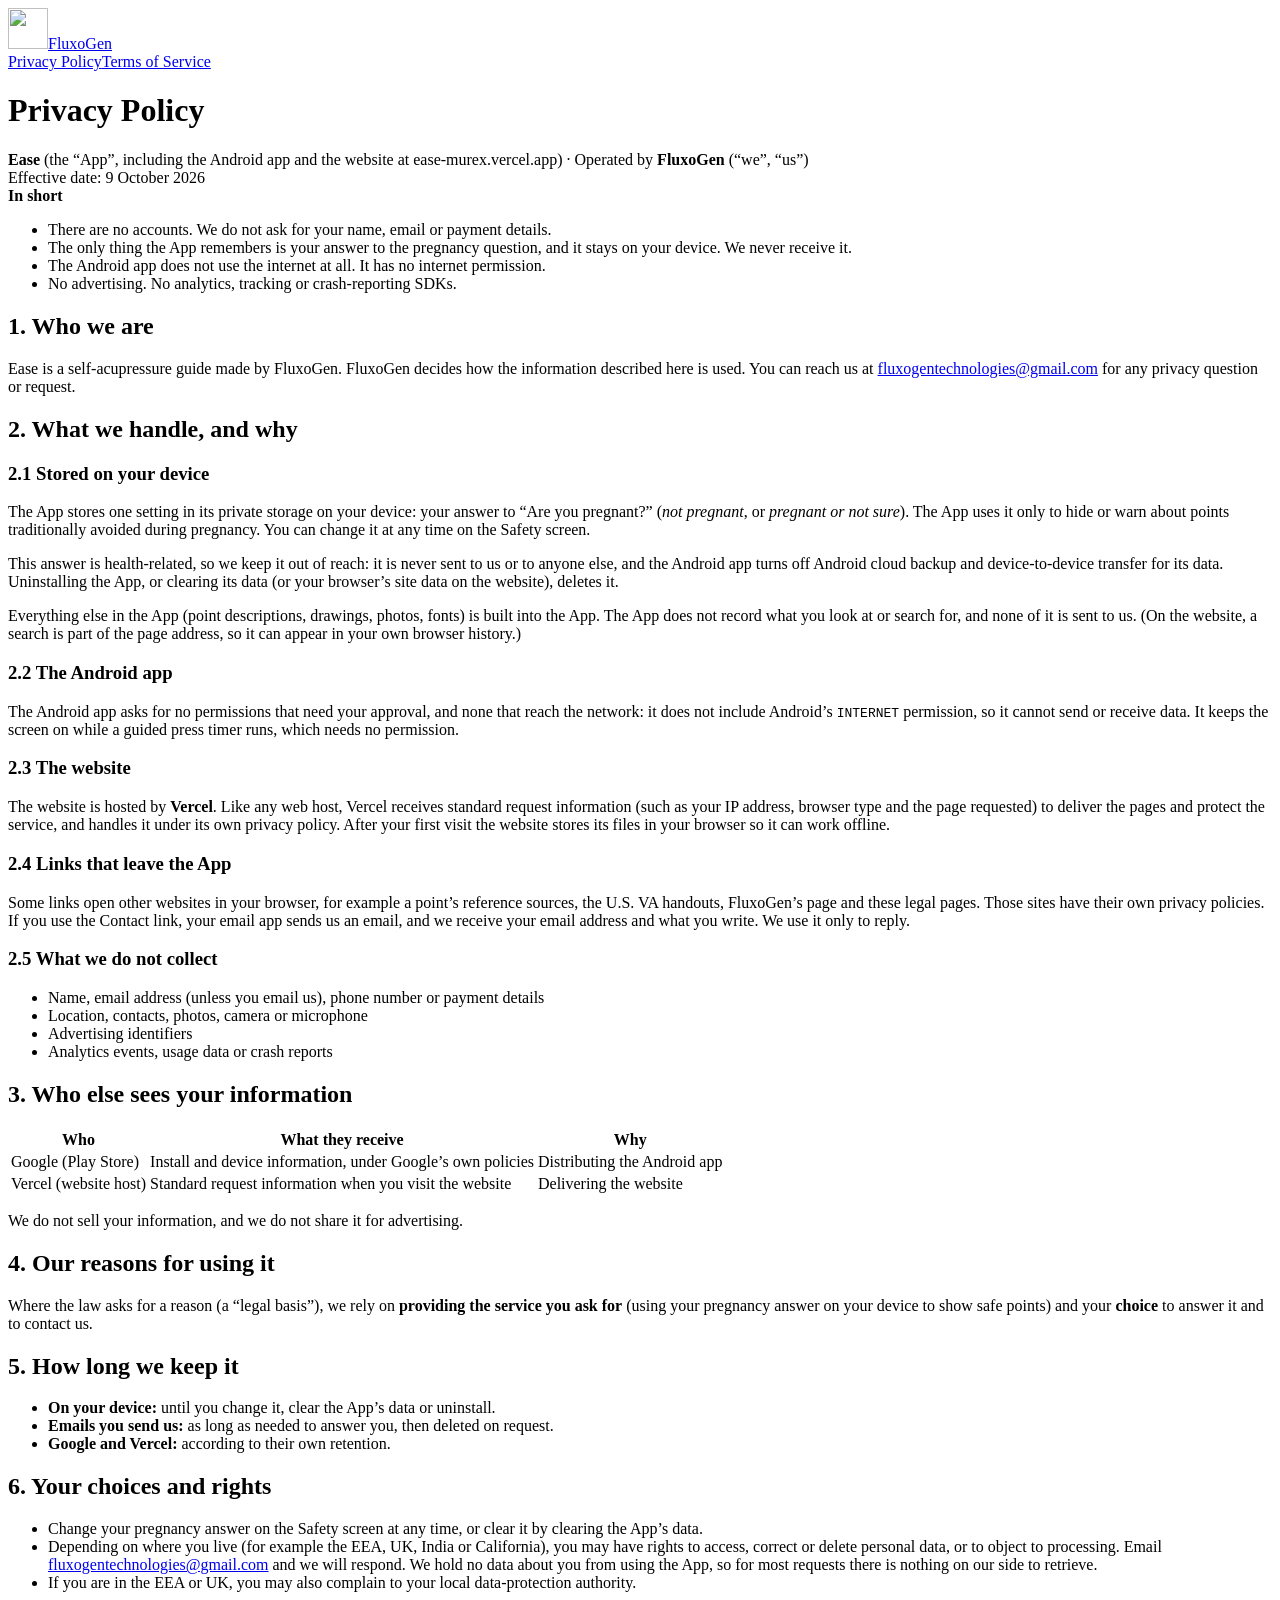
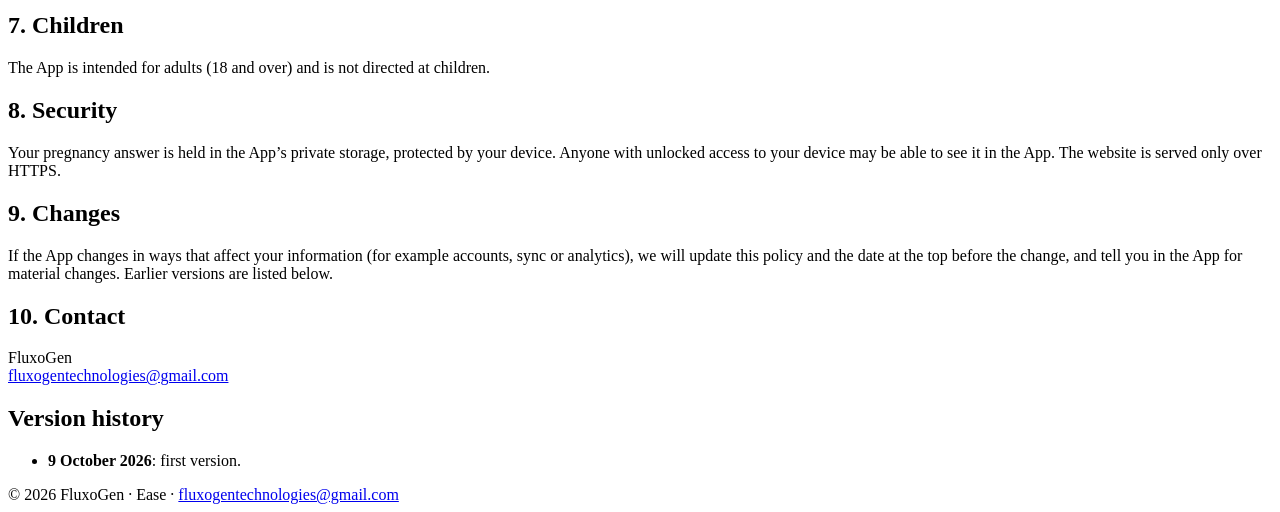
==== ease/privacy/index.html @ 3e405c1d "Add Ease privacy policy and terms of service Same structure as velvet-arcana: ease/privacy/ and ease" ====
<!doctype html>
<html lang="en"><head><meta charset="utf-8">
<meta name="viewport" content="width=device-width,initial-scale=1">
<title>Privacy Policy — Ease</title>
<meta name="description" content="How Ease, by FluxoGen, handles your information.">
<link rel="icon" type="image/png" href="/legal/assets/favicon.png">
<link rel="stylesheet" href="/legal/assets/legal.css">
</head>
<body><main>
<header class="brand">
<a class="logo" href="/legal/"><img src="/legal/assets/fluxogen-mark.png" width="40" height="41" alt=""><span>FluxoGen</span></a>
<nav aria-label="Legal documents"><a href="/legal/ease/privacy/" aria-current="page">Privacy Policy</a><a href="/legal/ease/terms/">Terms of Service</a></nav>
</header>

<h1>Privacy Policy</h1>
<div class="meta"><strong>Ease</strong> (the “App”, including the Android app and the website at ease-murex.vercel.app) · Operated by <strong>FluxoGen</strong> (“we”, “us”)<br>
Effective date: 9 October 2026</div>

<div class="box"><strong>In short</strong>
<ul>
<li>There are no accounts. We do not ask for your name, email or payment details.</li>
<li>The only thing the App remembers is your answer to the pregnancy question, and it stays on your device. We never receive it.</li>
<li>The Android app does not use the internet at all. It has no internet permission.</li>
<li>No advertising. No analytics, tracking or crash-reporting SDKs.</li>
</ul></div>

<h2>1. Who we are</h2>
<p>Ease is a self-acupressure guide made by FluxoGen. FluxoGen decides how the information described here is used. You can reach us at <a href="mailto:fluxogentechnologies@gmail.com">fluxogentechnologies@gmail.com</a> for any privacy question or request.</p>

<h2>2. What we handle, and why</h2>

<h3>2.1 Stored on your device</h3>
<p>The App stores one setting in its private storage on your device: your answer to “Are you pregnant?” (<em>not pregnant</em>, or <em>pregnant or not sure</em>). The App uses it only to hide or warn about points traditionally avoided during pregnancy. You can change it at any time on the Safety screen.</p>
<p>This answer is health-related, so we keep it out of reach: it is never sent to us or to anyone else, and the Android app turns off Android cloud backup and device-to-device transfer for its data. Uninstalling the App, or clearing its data (or your browser’s site data on the website), deletes it.</p>
<p>Everything else in the App (point descriptions, drawings, photos, fonts) is built into the App. The App does not record what you look at or search for, and none of it is sent to us. (On the website, a search is part of the page address, so it can appear in your own browser history.)</p>

<h3>2.2 The Android app</h3>
<p>The Android app asks for no permissions that need your approval, and none that reach the network: it does not include Android’s <code>INTERNET</code> permission, so it cannot send or receive data. It keeps the screen on while a guided press timer runs, which needs no permission.</p>

<h3>2.3 The website</h3>
<p>The website is hosted by <strong>Vercel</strong>. Like any web host, Vercel receives standard request information (such as your IP address, browser type and the page requested) to deliver the pages and protect the service, and handles it under its own privacy policy. After your first visit the website stores its files in your browser so it can work offline.</p>

<h3>2.4 Links that leave the App</h3>
<p>Some links open other websites in your browser, for example a point’s reference sources, the U.S. VA handouts, FluxoGen’s page and these legal pages. Those sites have their own privacy policies. If you use the Contact link, your email app sends us an email, and we receive your email address and what you write. We use it only to reply.</p>

<h3>2.5 What we do not collect</h3>
<ul>
<li>Name, email address (unless you email us), phone number or payment details</li>
<li>Location, contacts, photos, camera or microphone</li>
<li>Advertising identifiers</li>
<li>Analytics events, usage data or crash reports</li>
</ul>

<h2>3. Who else sees your information</h2>
<div class="table-wrap"><table>
<tr><th>Who</th><th>What they receive</th><th>Why</th></tr>
<tr><td>Google (Play Store)</td><td>Install and device information, under Google’s own policies</td><td>Distributing the Android app</td></tr>
<tr><td>Vercel (website host)</td><td>Standard request information when you visit the website</td><td>Delivering the website</td></tr>
</table></div>
<p>We do not sell your information, and we do not share it for advertising.</p>

<h2>4. Our reasons for using it</h2>
<p>Where the law asks for a reason (a “legal basis”), we rely on <strong>providing the service you ask for</strong> (using your pregnancy answer on your device to show safe points) and your <strong>choice</strong> to answer it and to contact us.</p>

<h2>5. How long we keep it</h2>
<ul>
<li><strong>On your device:</strong> until you change it, clear the App’s data or uninstall.</li>
<li><strong>Emails you send us:</strong> as long as needed to answer you, then deleted on request.</li>
<li><strong>Google and Vercel:</strong> according to their own retention.</li>
</ul>

<h2>6. Your choices and rights</h2>
<ul>
<li>Change your pregnancy answer on the Safety screen at any time, or clear it by clearing the App’s data.</li>
<li>Depending on where you live (for example the EEA, UK, India or California), you may have rights to access, correct or delete personal data, or to object to processing. Email <a href="mailto:fluxogentechnologies@gmail.com">fluxogentechnologies@gmail.com</a> and we will respond. We hold no data about you from using the App, so for most requests there is nothing on our side to retrieve.</li>
<li>If you are in the EEA or UK, you may also complain to your local data-protection authority.</li>
</ul>

<h2>7. Children</h2>
<p>The App is intended for adults (18 and over) and is not directed at children.</p>

<h2>8. Security</h2>
<p>Your pregnancy answer is held in the App’s private storage, protected by your device. Anyone with unlocked access to your device may be able to see it in the App. The website is served only over HTTPS.</p>

<h2>9. Changes</h2>
<p>If the App changes in ways that affect your information (for example accounts, sync or analytics), we will update this policy and the date at the top before the change, and tell you in the App for material changes. Earlier versions are listed below.</p>

<h2>10. Contact</h2>
<p>FluxoGen<br><a href="mailto:fluxogentechnologies@gmail.com">fluxogentechnologies@gmail.com</a></p>

<h2>Version history</h2>
<ul>
<li><strong>9 October 2026</strong>: first version.</li>
</ul>

<footer>© 2026 FluxoGen · Ease · <a href="mailto:fluxogentechnologies@gmail.com">fluxogentechnologies@gmail.com</a></footer>
</main></body></html>
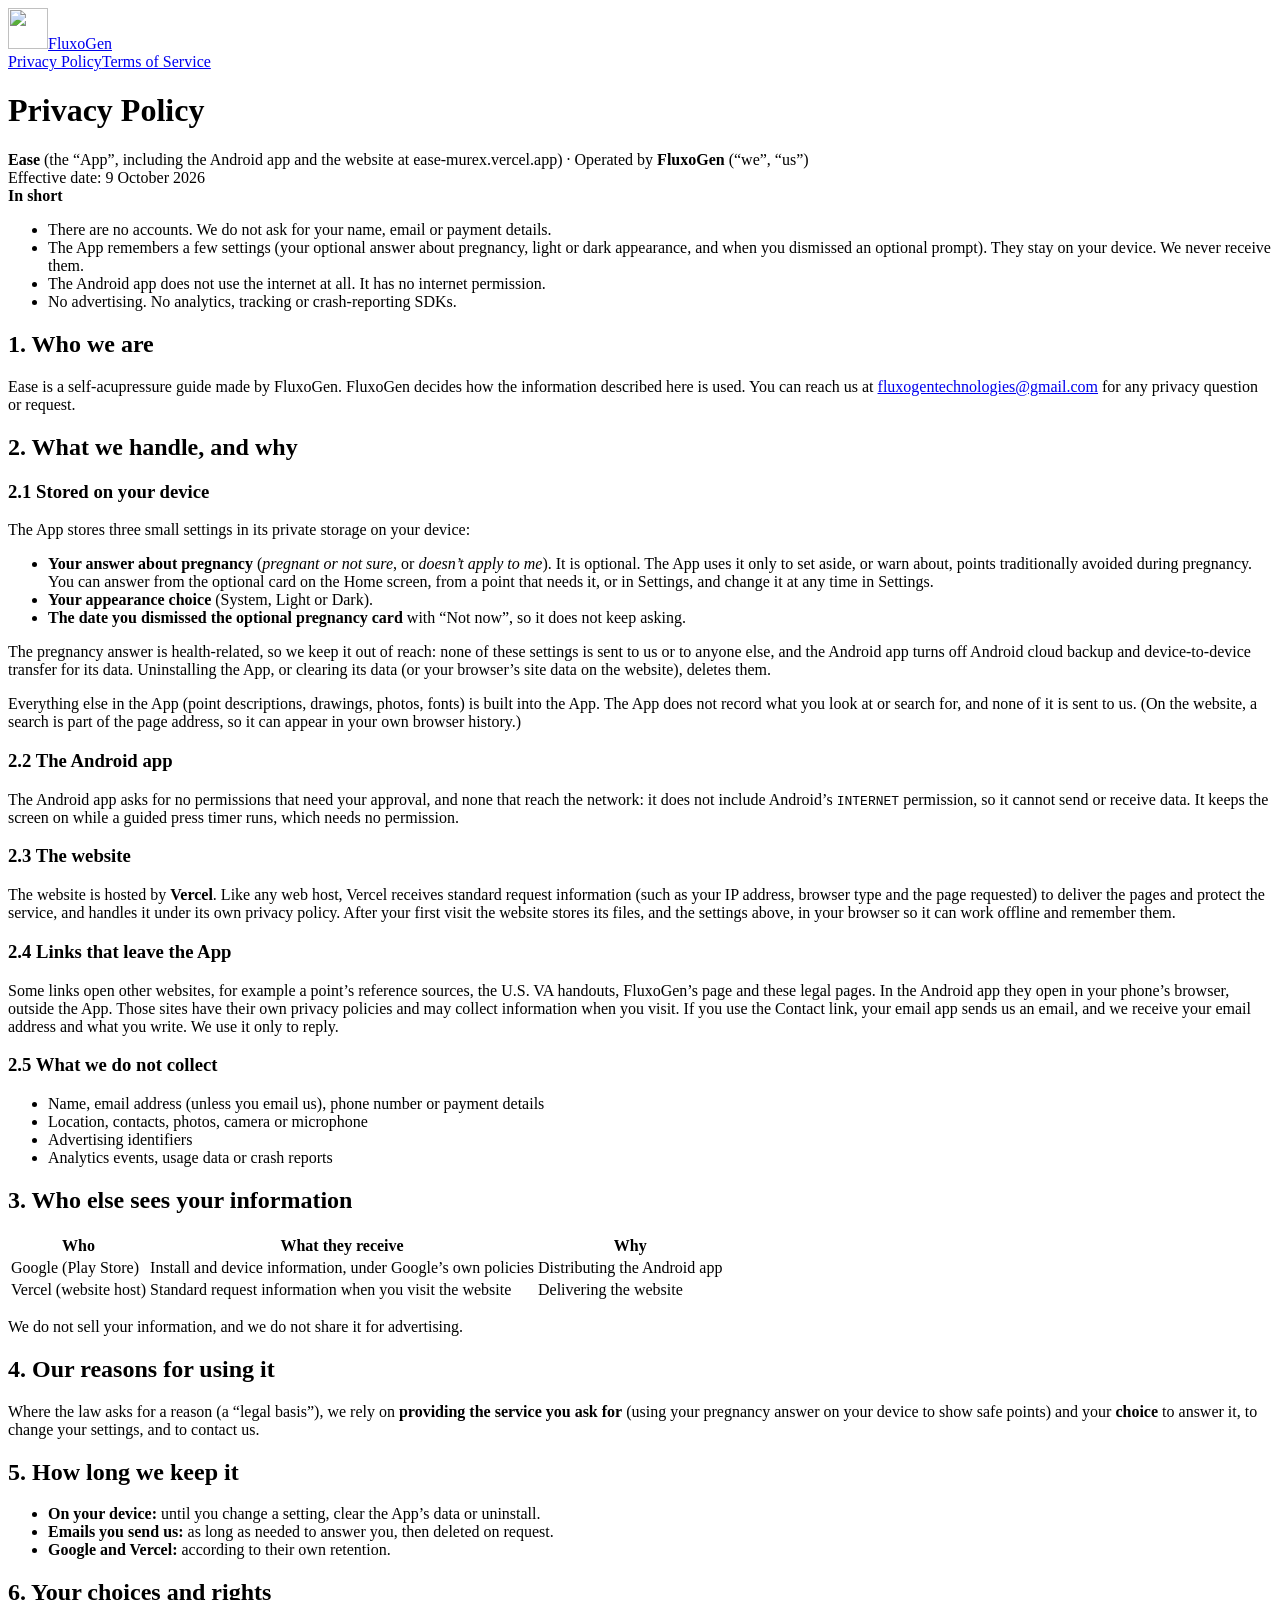
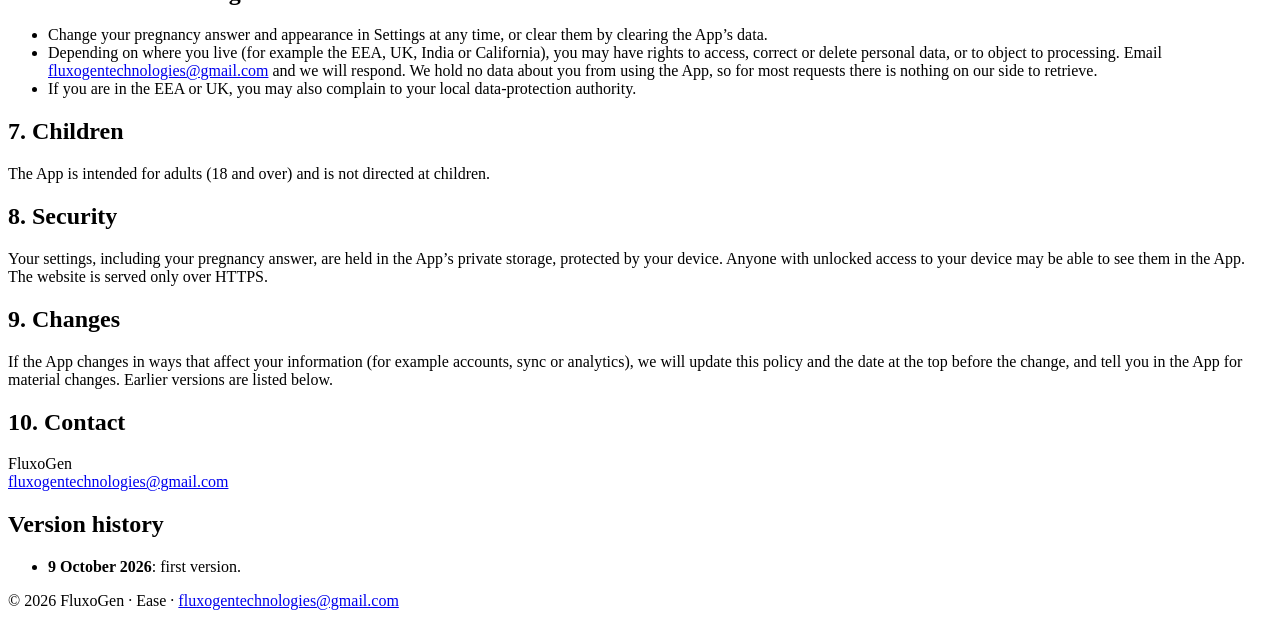
==== commit 1c3c56e0: "Ease policies: match the app as built (appearance choice, optional pregnancy card, links open outsid" ====
--- a/ease/privacy/index.html
+++ b/ease/privacy/index.html
@@ -19,7 +19,7 @@
 <div class="box"><strong>In short</strong>
 <ul>
 <li>There are no accounts. We do not ask for your name, email or payment details.</li>
-<li>The only thing the App remembers is your answer to the pregnancy question, and it stays on your device. We never receive it.</li>
+<li>The App remembers a few settings (your optional answer about pregnancy, light or dark appearance, and when you dismissed an optional prompt). They stay on your device. We never receive them.</li>
 <li>The Android app does not use the internet at all. It has no internet permission.</li>
 <li>No advertising. No analytics, tracking or crash-reporting SDKs.</li>
 </ul></div>
@@ -30,18 +30,23 @@
 <h2>2. What we handle, and why</h2>
 
 <h3>2.1 Stored on your device</h3>
-<p>The App stores one setting in its private storage on your device: your answer to “Are you pregnant?” (<em>not pregnant</em>, or <em>pregnant or not sure</em>). The App uses it only to hide or warn about points traditionally avoided during pregnancy. You can change it at any time on the Safety screen.</p>
-<p>This answer is health-related, so we keep it out of reach: it is never sent to us or to anyone else, and the Android app turns off Android cloud backup and device-to-device transfer for its data. Uninstalling the App, or clearing its data (or your browser’s site data on the website), deletes it.</p>
+<p>The App stores three small settings in its private storage on your device:</p>
+<ul>
+<li><strong>Your answer about pregnancy</strong> (<em>pregnant or not sure</em>, or <em>doesn’t apply to me</em>). It is optional. The App uses it only to set aside, or warn about, points traditionally avoided during pregnancy. You can answer from the optional card on the Home screen, from a point that needs it, or in Settings, and change it at any time in Settings.</li>
+<li><strong>Your appearance choice</strong> (System, Light or Dark).</li>
+<li><strong>The date you dismissed the optional pregnancy card</strong> with “Not now”, so it does not keep asking.</li>
+</ul>
+<p>The pregnancy answer is health-related, so we keep it out of reach: none of these settings is sent to us or to anyone else, and the Android app turns off Android cloud backup and device-to-device transfer for its data. Uninstalling the App, or clearing its data (or your browser’s site data on the website), deletes them.</p>
 <p>Everything else in the App (point descriptions, drawings, photos, fonts) is built into the App. The App does not record what you look at or search for, and none of it is sent to us. (On the website, a search is part of the page address, so it can appear in your own browser history.)</p>
 
 <h3>2.2 The Android app</h3>
 <p>The Android app asks for no permissions that need your approval, and none that reach the network: it does not include Android’s <code>INTERNET</code> permission, so it cannot send or receive data. It keeps the screen on while a guided press timer runs, which needs no permission.</p>
 
 <h3>2.3 The website</h3>
-<p>The website is hosted by <strong>Vercel</strong>. Like any web host, Vercel receives standard request information (such as your IP address, browser type and the page requested) to deliver the pages and protect the service, and handles it under its own privacy policy. After your first visit the website stores its files in your browser so it can work offline.</p>
+<p>The website is hosted by <strong>Vercel</strong>. Like any web host, Vercel receives standard request information (such as your IP address, browser type and the page requested) to deliver the pages and protect the service, and handles it under its own privacy policy. After your first visit the website stores its files, and the settings above, in your browser so it can work offline and remember them.</p>
 
 <h3>2.4 Links that leave the App</h3>
-<p>Some links open other websites in your browser, for example a point’s reference sources, the U.S. VA handouts, FluxoGen’s page and these legal pages. Those sites have their own privacy policies. If you use the Contact link, your email app sends us an email, and we receive your email address and what you write. We use it only to reply.</p>
+<p>Some links open other websites, for example a point’s reference sources, the U.S. VA handouts, FluxoGen’s page and these legal pages. In the Android app they open in your phone’s browser, outside the App. Those sites have their own privacy policies and may collect information when you visit. If you use the Contact link, your email app sends us an email, and we receive your email address and what you write. We use it only to reply.</p>
 
 <h3>2.5 What we do not collect</h3>
 <ul>
@@ -60,18 +65,18 @@
 <p>We do not sell your information, and we do not share it for advertising.</p>
 
 <h2>4. Our reasons for using it</h2>
-<p>Where the law asks for a reason (a “legal basis”), we rely on <strong>providing the service you ask for</strong> (using your pregnancy answer on your device to show safe points) and your <strong>choice</strong> to answer it and to contact us.</p>
+<p>Where the law asks for a reason (a “legal basis”), we rely on <strong>providing the service you ask for</strong> (using your pregnancy answer on your device to show safe points) and your <strong>choice</strong> to answer it, to change your settings, and to contact us.</p>
 
 <h2>5. How long we keep it</h2>
 <ul>
-<li><strong>On your device:</strong> until you change it, clear the App’s data or uninstall.</li>
+<li><strong>On your device:</strong> until you change a setting, clear the App’s data or uninstall.</li>
 <li><strong>Emails you send us:</strong> as long as needed to answer you, then deleted on request.</li>
 <li><strong>Google and Vercel:</strong> according to their own retention.</li>
 </ul>
 
 <h2>6. Your choices and rights</h2>
 <ul>
-<li>Change your pregnancy answer on the Safety screen at any time, or clear it by clearing the App’s data.</li>
+<li>Change your pregnancy answer and appearance in Settings at any time, or clear them by clearing the App’s data.</li>
 <li>Depending on where you live (for example the EEA, UK, India or California), you may have rights to access, correct or delete personal data, or to object to processing. Email <a href="mailto:fluxogentechnologies@gmail.com">fluxogentechnologies@gmail.com</a> and we will respond. We hold no data about you from using the App, so for most requests there is nothing on our side to retrieve.</li>
 <li>If you are in the EEA or UK, you may also complain to your local data-protection authority.</li>
 </ul>
@@ -80,7 +85,7 @@
 <p>The App is intended for adults (18 and over) and is not directed at children.</p>
 
 <h2>8. Security</h2>
-<p>Your pregnancy answer is held in the App’s private storage, protected by your device. Anyone with unlocked access to your device may be able to see it in the App. The website is served only over HTTPS.</p>
+<p>Your settings, including your pregnancy answer, are held in the App’s private storage, protected by your device. Anyone with unlocked access to your device may be able to see them in the App. The website is served only over HTTPS.</p>
 
 <h2>9. Changes</h2>
 <p>If the App changes in ways that affect your information (for example accounts, sync or analytics), we will update this policy and the date at the top before the change, and tell you in the App for material changes. Earlier versions are listed below.</p>
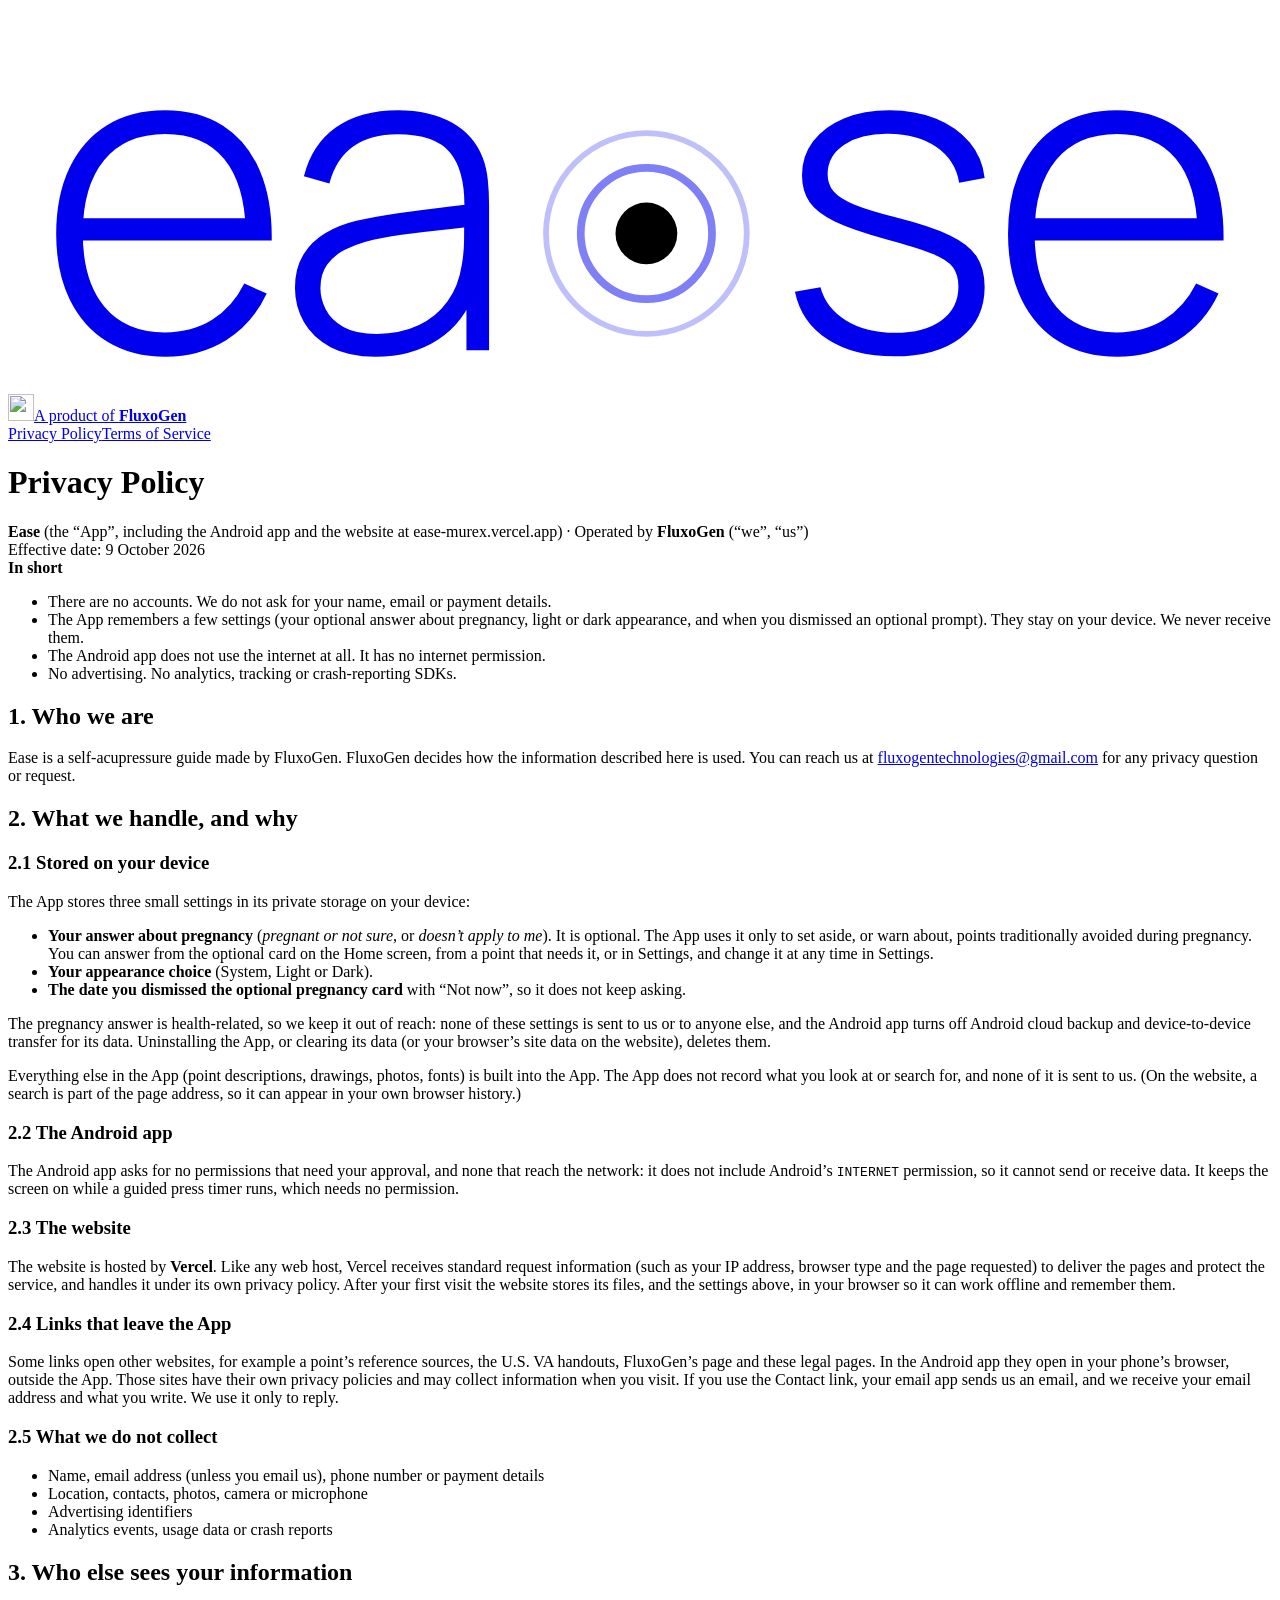
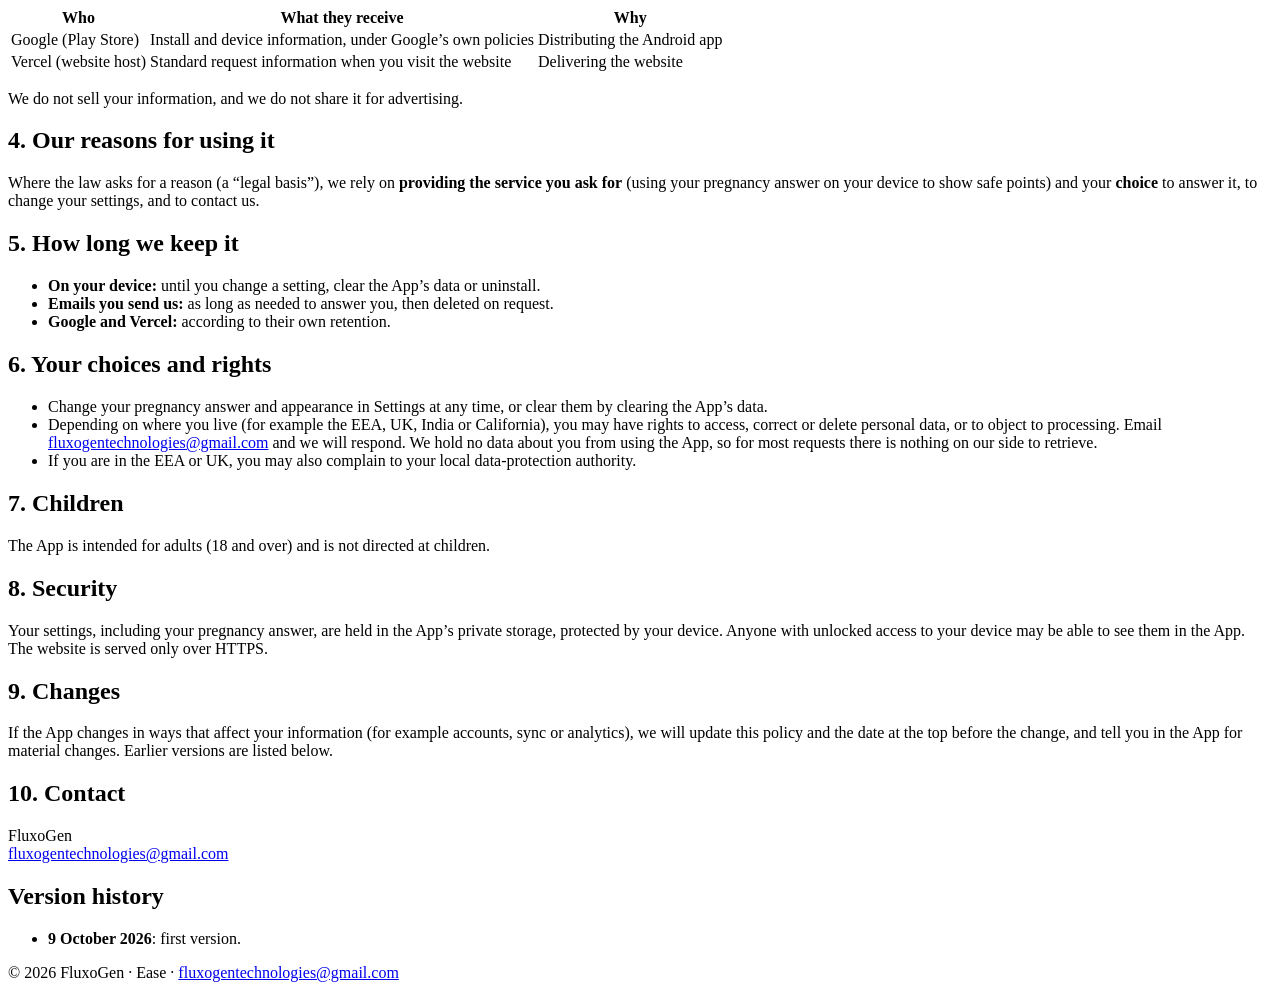
==== commit 27b8f5fd: "Ease legal pages: match the Ease app theme - assets/ease.css: warm paper + clay accent + Manrope, li" ====
--- a/ease/privacy/index.html
+++ b/ease/privacy/index.html
@@ -3,14 +3,20 @@
 <meta name="viewport" content="width=device-width,initial-scale=1">
 <title>Privacy Policy — Ease</title>
 <meta name="description" content="How Ease, by FluxoGen, handles your information.">
-<link rel="icon" type="image/png" href="/legal/assets/favicon.png">
-<link rel="stylesheet" href="/legal/assets/legal.css">
+<meta name="theme-color" content="#f6f3ec" media="(prefers-color-scheme: light)">
+<meta name="theme-color" content="#191715" media="(prefers-color-scheme: dark)">
+<link rel="icon" href="/legal/assets/ease-favicon.svg" type="image/svg+xml">
+<link rel="icon" href="/legal/assets/ease-favicon-32.png" type="image/png" sizes="32x32">
+<link rel="apple-touch-icon" href="/legal/assets/ease-apple-touch-icon.png">
+<link rel="preload" href="/legal/assets/fonts/manrope-latin-wght-normal.woff2" as="font" type="font/woff2" crossorigin>
+<link rel="stylesheet" href="/legal/assets/ease.css">
 </head>
 <body><main>
-<header class="brand">
-<a class="logo" href="/legal/"><img src="/legal/assets/fluxogen-mark.png" width="40" height="41" alt=""><span>FluxoGen</span></a>
-<nav aria-label="Legal documents"><a href="/legal/ease/privacy/" aria-current="page">Privacy Policy</a><a href="/legal/ease/terms/">Terms of Service</a></nav>
+<header class="ease-head">
+<a class="ease-logo" href="/legal/ease/privacy/" aria-label="Ease"><svg xmlns="http://www.w3.org/2000/svg" viewBox="0 6.72 327.37 98.88" role="img" aria-label="Ease"><title>Ease</title><path fill="currentColor" d="M40.778744140625 97.04Q32.08939599609375 97.04 25.75204443359375 93.15266381835937Q19.41469287109375 89.26532763671875 15.947346435546875 82.12066381835938Q12.48 74.976 12.48 65.2506826171875Q12.48 55.3386826171875 15.910011962890625 48.14267919921875Q19.34002392578125 40.94667578125 25.644704833984378 37.073337890625Q31.949385742187502 33.199999999999996 40.629392578125 33.199999999999996Q49.44940966796875 33.199999999999996 55.693419921875005 37.2133447265625Q61.93743017578125 41.226689453125 65.19942846679687 48.786703125Q68.4614267578125 56.346716796875 68.30274072265625 66.949392578125H61.591870117187504V64.709310546875Q61.311876953125 52.296054687499996 55.991935058593754 45.809447265624996Q50.6719931640625 39.322839843749996 40.74140625 39.322839843749996Q30.48413330078125 39.322839843749996 24.926179443359374 46.061457519531245Q19.368225585937502 52.8000751953125 19.368225585937502 65.12Q19.368225585937502 77.3092421875 24.926179443359374 84.02919091796875Q30.48413330078125 90.7491396484375 40.629392578125 90.7491396484375Q47.6293310546875 90.7491396484375 52.874614257812496 87.4825048828125Q58.1198974609375 84.2158701171875 61.19986328125 78.0932626953125L67.0054267578125 80.68797265625Q63.35609912109375 88.5093173828125 56.48208715820313 92.77465869140624Q49.6080751953125 97.04 40.778744140625 97.04ZM16.9041708984375 66.949392578125V61.1439248046875H64.6533173828125V66.949392578125Z M95.1413173828125 97.04Q88.178662109375 97.04 83.55399829101563 94.57133276367188Q78.92933447265625 92.10266552734375 76.62866723632813 88.04732934570313Q74.328 83.9919931640625 74.328 79.231986328125Q74.328 74.09867578125 76.47931225585938 70.60334301757811Q78.63062451171875 67.10801025390624 82.23794018554688 64.98466381835937Q85.845255859375 62.8613173828125 90.25060058593749 61.8159658203125Q95.197228515625 60.72396240234375 100.98853393554688 59.888626220703124Q106.77983935546875 59.053290039062496 112.00652197265626 58.44195043945312Q117.23320458984375 57.83061083984375 120.50929687499999 57.3732626953125L118.19455273437501 58.810634765625Q118.42788037109375 49.00140966796875 114.52191284179688 44.218131591796876Q110.6159453125 39.434853515625 100.834703125 39.434853515625Q93.928123046875 39.434853515625 89.47147631835938 42.52881762695313Q85.01482958984374 45.62278173828125 83.2321708984375 52.146723632812495L76.642662109375 50.298662109375Q78.70533447265625 42.048013671875 84.96333618164061 37.62400683593749Q91.221337890625 33.199999999999996 101.021365234375 33.199999999999996Q109.35602392578124 33.199999999999996 115.058703125 36.45731396484375Q120.76138232421874 39.714627929687495 122.97340625000001 45.5759658203125Q123.9254267578125 48.0026552734375 124.2614267578125 51.22265869140625Q124.5974267578125 54.442662109375 124.5974267578125 57.6533515625V95.36H118.7359111328125V79.4747509765625L120.919904296875 79.9974677734375Q118.17586328125 88.20141650390624 111.34857153320313 92.62070825195312Q104.52127978515625 97.04 95.1413173828125 97.04ZM95.49605468749999 91.1225185546875Q101.6560068359375 91.1225185546875 106.31329687499999 88.91520288085937Q110.9705869140625 86.70788720703125 113.84522509765625 82.68060571289062Q116.71986328125 78.65332421875 117.52252539062499 73.2587578125Q118.09187353515625 70.234771484375 118.12454418945313 66.70211108398438Q118.15721484375 63.16945068359375 118.15721484375 61.498771484375L120.95725585937501 63.2720888671875Q117.35451171874999 63.692105957031245 112.29119946289062 64.21477832031249Q107.22788720703124 64.73745068359375 101.94528662109374 65.47011450195313Q96.66268603515624 66.2027783203125 92.4160751953125 67.3041025390625Q89.75608544921874 68.0134404296875 87.10078344726563 69.39943188476562Q84.4454814453125 70.78542333984375 82.68150878906249 73.18406152343749Q80.9175361328125 75.58269970703125 80.9175361328125 79.2879794921875Q80.9175361328125 82.05996240234376 82.30352758789063 84.78059887695312Q83.68951904296875 87.5012353515625 86.87682104492188 89.311876953125Q90.064123046875 91.1225185546875 95.49605468749999 91.1225185546875Z M229.50136523437502 96.9466689453125Q219.05734130859378 96.9466689453125 212.23933618164062 92.51331738281249Q205.4213310546875 88.0799658203125 203.816 80.20259375L210.42421875000002 79.0638974609375Q211.8428740234375 84.4398701171875 217.03216064453125 87.64118408203124Q222.22144726562502 90.842498046875 229.78138574218752 90.842498046875Q237.33196923828126 90.842498046875 241.74191625976565 87.63653735351562Q246.15186328125003 84.43057666015625 246.15186328125003 78.9146416015625Q246.15186328125003 75.86267236328125 244.78920800781253 73.93069287109375Q243.426552734375 71.99871337890625 239.3852421875 70.37472705078125Q235.34393164062502 68.75074072265625 227.39196582031252 66.5947509765625Q218.97332421875 64.3174267578125 214.24599829101564 62.08209057617187Q209.51867236328127 59.846754394531246 207.58200512695313 56.990744140625Q205.645337890625 54.13473388671875 205.645337890625 50.0000546875Q205.645337890625 45.0160341796875 208.52000683593752 41.22202221679687Q211.39467578125002 37.42801025390625 216.49534985351562 35.31400512695312Q221.59602392578125 33.199999999999996 228.3253720703125 33.199999999999996Q235.06404785156252 33.199999999999996 240.43538403320315 35.407332763671874Q245.80672021484378 37.614665527343746 249.10138916015626 41.57666723632812Q252.39605810546877 45.5386689453125 252.94673046875002 50.74667578125L246.33851171875 51.9600478515625Q245.38652539062502 46.12677490234375 240.4632507324219 42.74347631835937Q235.53997607421877 39.360177734375 228.10138574218752 39.3041708984375Q221.10145410156252 39.16416748046875 216.68683300781254 42.05746435546875Q212.27221191406252 44.95076123046875 212.27221191406252 49.6827099609375Q212.27221191406252 52.32401708984375 213.80753442382814 54.20466381835938Q215.34285693359377 56.085310546875 219.27684497070314 57.6719658203125Q223.2108330078125 59.25862109375 230.36016406250002 61.050621093749996Q239.06811962890626 63.262610839843745 243.98676806640628 65.61927807617187Q248.90541650390628 67.9759453125 250.92608032226565 71.14461596679688Q252.94674414062501 74.31328662109375 252.94674414062501 78.97062109375Q252.94674414062501 87.37997607421875 246.69339941406253 92.16332250976562Q240.4400546875 96.9466689453125 229.50136523437502 96.9466689453125Z M287.298744140625 97.04Q278.6093959960938 97.04 272.2720444335938 93.15266381835937Q265.9346928710938 89.26532763671875 262.4673464355469 82.12066381835938Q259.0 74.976 259.0 65.2506826171875Q259.0 55.3386826171875 262.4300119628906 48.14267919921875Q265.86002392578126 40.94667578125 272.1647048339844 37.073337890625Q278.4693857421875 33.199999999999996 287.149392578125 33.199999999999996Q295.96940966796876 33.199999999999996 302.213419921875 37.2133447265625Q308.45743017578127 41.226689453125 311.7194284667969 48.786703125Q314.9814267578125 56.346716796875 314.82274072265625 66.949392578125H308.1118701171875V64.709310546875Q307.831876953125 52.296054687499996 302.51193505859374 45.809447265624996Q297.1919931640625 39.322839843749996 287.26140625 39.322839843749996Q277.00413330078123 39.322839843749996 271.44617944335937 46.061457519531245Q265.8882255859375 52.8000751953125 265.8882255859375 65.12Q265.8882255859375 77.3092421875 271.44617944335937 84.02919091796875Q277.00413330078123 90.7491396484375 287.149392578125 90.7491396484375Q294.14933105468754 90.7491396484375 299.3946142578125 87.4825048828125Q304.6398974609375 84.2158701171875 307.71986328125 78.0932626953125L313.5254267578125 80.68797265625Q309.8760991210938 88.5093173828125 303.00208715820315 92.77465869140624Q296.12807519531253 97.04 287.298744140625 97.04ZM263.4241708984375 66.949392578125V61.1439248046875H311.1733173828125V66.949392578125Z"/><circle cx="165.34" cy="65.12" r="26" fill="none" stroke="currentColor" stroke-width="1.5" opacity=".25"/><circle cx="165.34" cy="65.12" r="17" fill="none" stroke="currentColor" stroke-width="2" opacity=".5"/><circle cx="165.34" cy="65.12" r="8" fill="var(--accent)"/></svg></a>
+<a class="by" href="/legal/"><img src="/legal/assets/fluxogen-mark.png" width="26" height="27" alt=""><span>A product of <strong>FluxoGen</strong></span></a>
 </header>
+<nav class="tabs" aria-label="Legal documents"><a href="/legal/ease/privacy/" aria-current="page">Privacy Policy</a><a href="/legal/ease/terms/">Terms of Service</a></nav>
 
 <h1>Privacy Policy</h1>
 <div class="meta"><strong>Ease</strong> (the “App”, including the Android app and the website at ease-murex.vercel.app) · Operated by <strong>FluxoGen</strong> (“we”, “us”)<br>
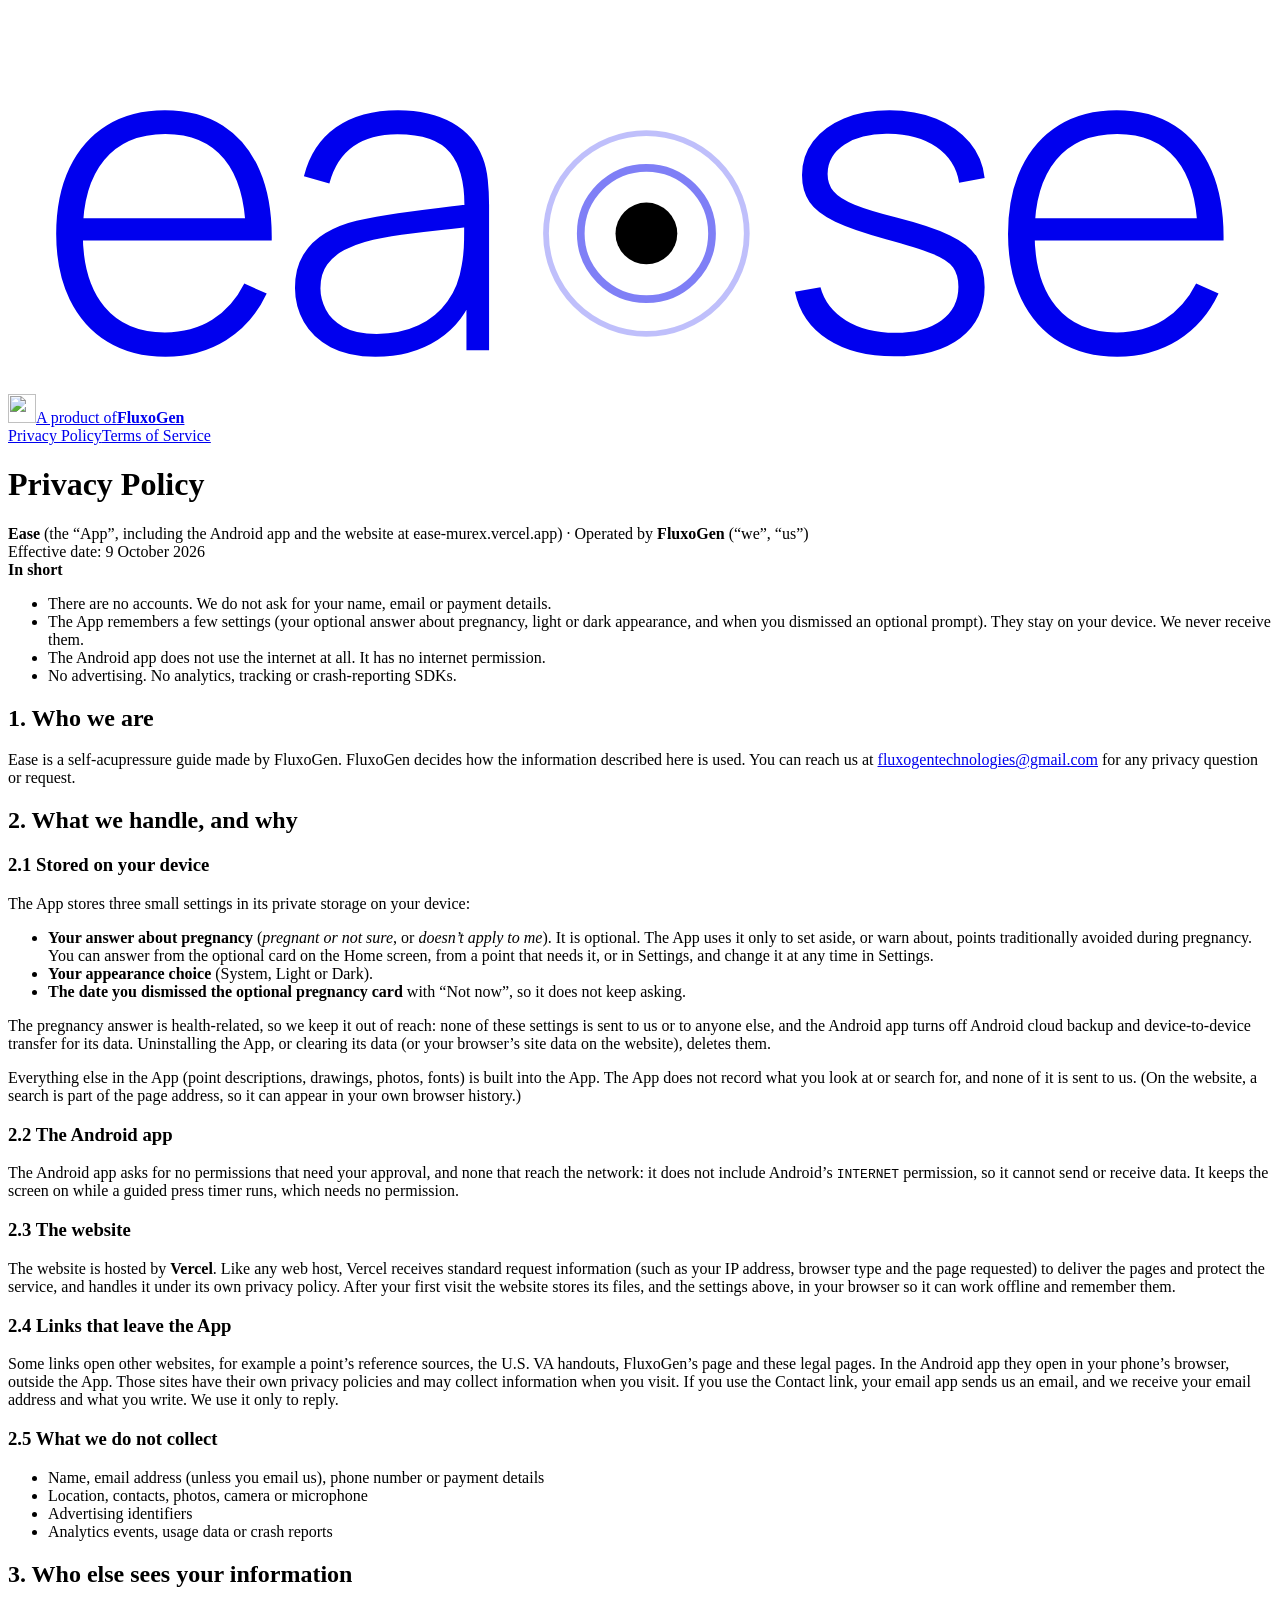
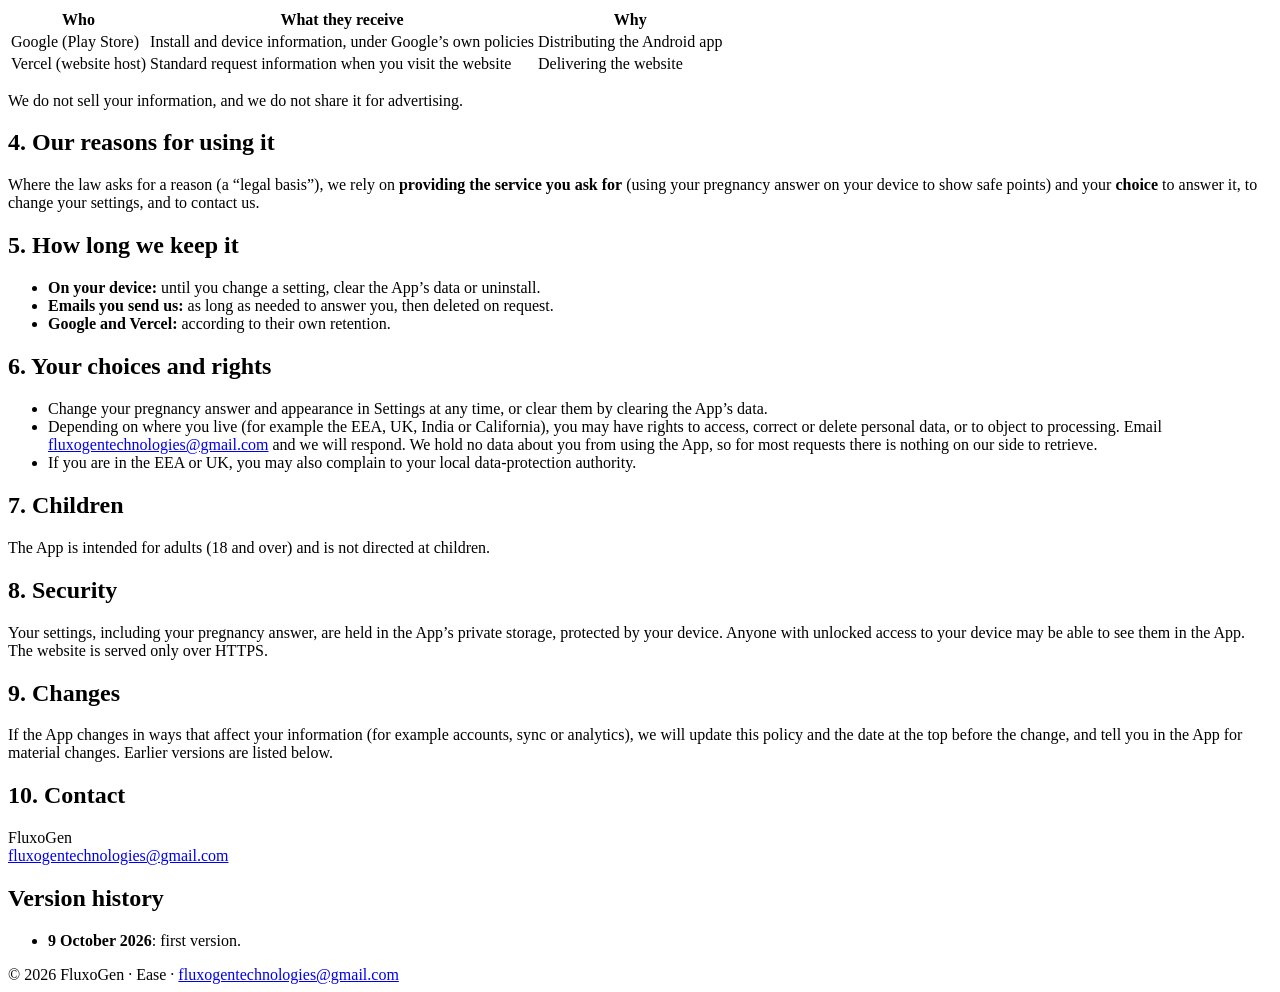
==== commit 86fa2734: "Ease legal header: match the app's FluxoGen lockup (28px mark, two-line label) Co-Authored-By: Claud" ====
--- a/ease/privacy/index.html
+++ b/ease/privacy/index.html
@@ -14,7 +14,7 @@
 <body><main>
 <header class="ease-head">
 <a class="ease-logo" href="/legal/ease/privacy/" aria-label="Ease"><svg xmlns="http://www.w3.org/2000/svg" viewBox="0 6.72 327.37 98.88" role="img" aria-label="Ease"><title>Ease</title><path fill="currentColor" d="M40.778744140625 97.04Q32.08939599609375 97.04 25.75204443359375 93.15266381835937Q19.41469287109375 89.26532763671875 15.947346435546875 82.12066381835938Q12.48 74.976 12.48 65.2506826171875Q12.48 55.3386826171875 15.910011962890625 48.14267919921875Q19.34002392578125 40.94667578125 25.644704833984378 37.073337890625Q31.949385742187502 33.199999999999996 40.629392578125 33.199999999999996Q49.44940966796875 33.199999999999996 55.693419921875005 37.2133447265625Q61.93743017578125 41.226689453125 65.19942846679687 48.786703125Q68.4614267578125 56.346716796875 68.30274072265625 66.949392578125H61.591870117187504V64.709310546875Q61.311876953125 52.296054687499996 55.991935058593754 45.809447265624996Q50.6719931640625 39.322839843749996 40.74140625 39.322839843749996Q30.48413330078125 39.322839843749996 24.926179443359374 46.061457519531245Q19.368225585937502 52.8000751953125 19.368225585937502 65.12Q19.368225585937502 77.3092421875 24.926179443359374 84.02919091796875Q30.48413330078125 90.7491396484375 40.629392578125 90.7491396484375Q47.6293310546875 90.7491396484375 52.874614257812496 87.4825048828125Q58.1198974609375 84.2158701171875 61.19986328125 78.0932626953125L67.0054267578125 80.68797265625Q63.35609912109375 88.5093173828125 56.48208715820313 92.77465869140624Q49.6080751953125 97.04 40.778744140625 97.04ZM16.9041708984375 66.949392578125V61.1439248046875H64.6533173828125V66.949392578125Z M95.1413173828125 97.04Q88.178662109375 97.04 83.55399829101563 94.57133276367188Q78.92933447265625 92.10266552734375 76.62866723632813 88.04732934570313Q74.328 83.9919931640625 74.328 79.231986328125Q74.328 74.09867578125 76.47931225585938 70.60334301757811Q78.63062451171875 67.10801025390624 82.23794018554688 64.98466381835937Q85.845255859375 62.8613173828125 90.25060058593749 61.8159658203125Q95.197228515625 60.72396240234375 100.98853393554688 59.888626220703124Q106.77983935546875 59.053290039062496 112.00652197265626 58.44195043945312Q117.23320458984375 57.83061083984375 120.50929687499999 57.3732626953125L118.19455273437501 58.810634765625Q118.42788037109375 49.00140966796875 114.52191284179688 44.218131591796876Q110.6159453125 39.434853515625 100.834703125 39.434853515625Q93.928123046875 39.434853515625 89.47147631835938 42.52881762695313Q85.01482958984374 45.62278173828125 83.2321708984375 52.146723632812495L76.642662109375 50.298662109375Q78.70533447265625 42.048013671875 84.96333618164061 37.62400683593749Q91.221337890625 33.199999999999996 101.021365234375 33.199999999999996Q109.35602392578124 33.199999999999996 115.058703125 36.45731396484375Q120.76138232421874 39.714627929687495 122.97340625000001 45.5759658203125Q123.9254267578125 48.0026552734375 124.2614267578125 51.22265869140625Q124.5974267578125 54.442662109375 124.5974267578125 57.6533515625V95.36H118.7359111328125V79.4747509765625L120.919904296875 79.9974677734375Q118.17586328125 88.20141650390624 111.34857153320313 92.62070825195312Q104.52127978515625 97.04 95.1413173828125 97.04ZM95.49605468749999 91.1225185546875Q101.6560068359375 91.1225185546875 106.31329687499999 88.91520288085937Q110.9705869140625 86.70788720703125 113.84522509765625 82.68060571289062Q116.71986328125 78.65332421875 117.52252539062499 73.2587578125Q118.09187353515625 70.234771484375 118.12454418945313 66.70211108398438Q118.15721484375 63.16945068359375 118.15721484375 61.498771484375L120.95725585937501 63.2720888671875Q117.35451171874999 63.692105957031245 112.29119946289062 64.21477832031249Q107.22788720703124 64.73745068359375 101.94528662109374 65.47011450195313Q96.66268603515624 66.2027783203125 92.4160751953125 67.3041025390625Q89.75608544921874 68.0134404296875 87.10078344726563 69.39943188476562Q84.4454814453125 70.78542333984375 82.68150878906249 73.18406152343749Q80.9175361328125 75.58269970703125 80.9175361328125 79.2879794921875Q80.9175361328125 82.05996240234376 82.30352758789063 84.78059887695312Q83.68951904296875 87.5012353515625 86.87682104492188 89.311876953125Q90.064123046875 91.1225185546875 95.49605468749999 91.1225185546875Z M229.50136523437502 96.9466689453125Q219.05734130859378 96.9466689453125 212.23933618164062 92.51331738281249Q205.4213310546875 88.0799658203125 203.816 80.20259375L210.42421875000002 79.0638974609375Q211.8428740234375 84.4398701171875 217.03216064453125 87.64118408203124Q222.22144726562502 90.842498046875 229.78138574218752 90.842498046875Q237.33196923828126 90.842498046875 241.74191625976565 87.63653735351562Q246.15186328125003 84.43057666015625 246.15186328125003 78.9146416015625Q246.15186328125003 75.86267236328125 244.78920800781253 73.93069287109375Q243.426552734375 71.99871337890625 239.3852421875 70.37472705078125Q235.34393164062502 68.75074072265625 227.39196582031252 66.5947509765625Q218.97332421875 64.3174267578125 214.24599829101564 62.08209057617187Q209.51867236328127 59.846754394531246 207.58200512695313 56.990744140625Q205.645337890625 54.13473388671875 205.645337890625 50.0000546875Q205.645337890625 45.0160341796875 208.52000683593752 41.22202221679687Q211.39467578125002 37.42801025390625 216.49534985351562 35.31400512695312Q221.59602392578125 33.199999999999996 228.3253720703125 33.199999999999996Q235.06404785156252 33.199999999999996 240.43538403320315 35.407332763671874Q245.80672021484378 37.614665527343746 249.10138916015626 41.57666723632812Q252.39605810546877 45.5386689453125 252.94673046875002 50.74667578125L246.33851171875 51.9600478515625Q245.38652539062502 46.12677490234375 240.4632507324219 42.74347631835937Q235.53997607421877 39.360177734375 228.10138574218752 39.3041708984375Q221.10145410156252 39.16416748046875 216.68683300781254 42.05746435546875Q212.27221191406252 44.95076123046875 212.27221191406252 49.6827099609375Q212.27221191406252 52.32401708984375 213.80753442382814 54.20466381835938Q215.34285693359377 56.085310546875 219.27684497070314 57.6719658203125Q223.2108330078125 59.25862109375 230.36016406250002 61.050621093749996Q239.06811962890626 63.262610839843745 243.98676806640628 65.61927807617187Q248.90541650390628 67.9759453125 250.92608032226565 71.14461596679688Q252.94674414062501 74.31328662109375 252.94674414062501 78.97062109375Q252.94674414062501 87.37997607421875 246.69339941406253 92.16332250976562Q240.4400546875 96.9466689453125 229.50136523437502 96.9466689453125Z M287.298744140625 97.04Q278.6093959960938 97.04 272.2720444335938 93.15266381835937Q265.9346928710938 89.26532763671875 262.4673464355469 82.12066381835938Q259.0 74.976 259.0 65.2506826171875Q259.0 55.3386826171875 262.4300119628906 48.14267919921875Q265.86002392578126 40.94667578125 272.1647048339844 37.073337890625Q278.4693857421875 33.199999999999996 287.149392578125 33.199999999999996Q295.96940966796876 33.199999999999996 302.213419921875 37.2133447265625Q308.45743017578127 41.226689453125 311.7194284667969 48.786703125Q314.9814267578125 56.346716796875 314.82274072265625 66.949392578125H308.1118701171875V64.709310546875Q307.831876953125 52.296054687499996 302.51193505859374 45.809447265624996Q297.1919931640625 39.322839843749996 287.26140625 39.322839843749996Q277.00413330078123 39.322839843749996 271.44617944335937 46.061457519531245Q265.8882255859375 52.8000751953125 265.8882255859375 65.12Q265.8882255859375 77.3092421875 271.44617944335937 84.02919091796875Q277.00413330078123 90.7491396484375 287.149392578125 90.7491396484375Q294.14933105468754 90.7491396484375 299.3946142578125 87.4825048828125Q304.6398974609375 84.2158701171875 307.71986328125 78.0932626953125L313.5254267578125 80.68797265625Q309.8760991210938 88.5093173828125 303.00208715820315 92.77465869140624Q296.12807519531253 97.04 287.298744140625 97.04ZM263.4241708984375 66.949392578125V61.1439248046875H311.1733173828125V66.949392578125Z"/><circle cx="165.34" cy="65.12" r="26" fill="none" stroke="currentColor" stroke-width="1.5" opacity=".25"/><circle cx="165.34" cy="65.12" r="17" fill="none" stroke="currentColor" stroke-width="2" opacity=".5"/><circle cx="165.34" cy="65.12" r="8" fill="var(--accent)"/></svg></a>
-<a class="by" href="/legal/"><img src="/legal/assets/fluxogen-mark.png" width="26" height="27" alt=""><span>A product of <strong>FluxoGen</strong></span></a>
+<a class="by" href="/legal/"><img src="/legal/assets/fluxogen-mark.png" width="28" height="29" alt=""><span class="by-text">A product of<strong>FluxoGen</strong></span></a>
 </header>
 <nav class="tabs" aria-label="Legal documents"><a href="/legal/ease/privacy/" aria-current="page">Privacy Policy</a><a href="/legal/ease/terms/">Terms of Service</a></nav>
 
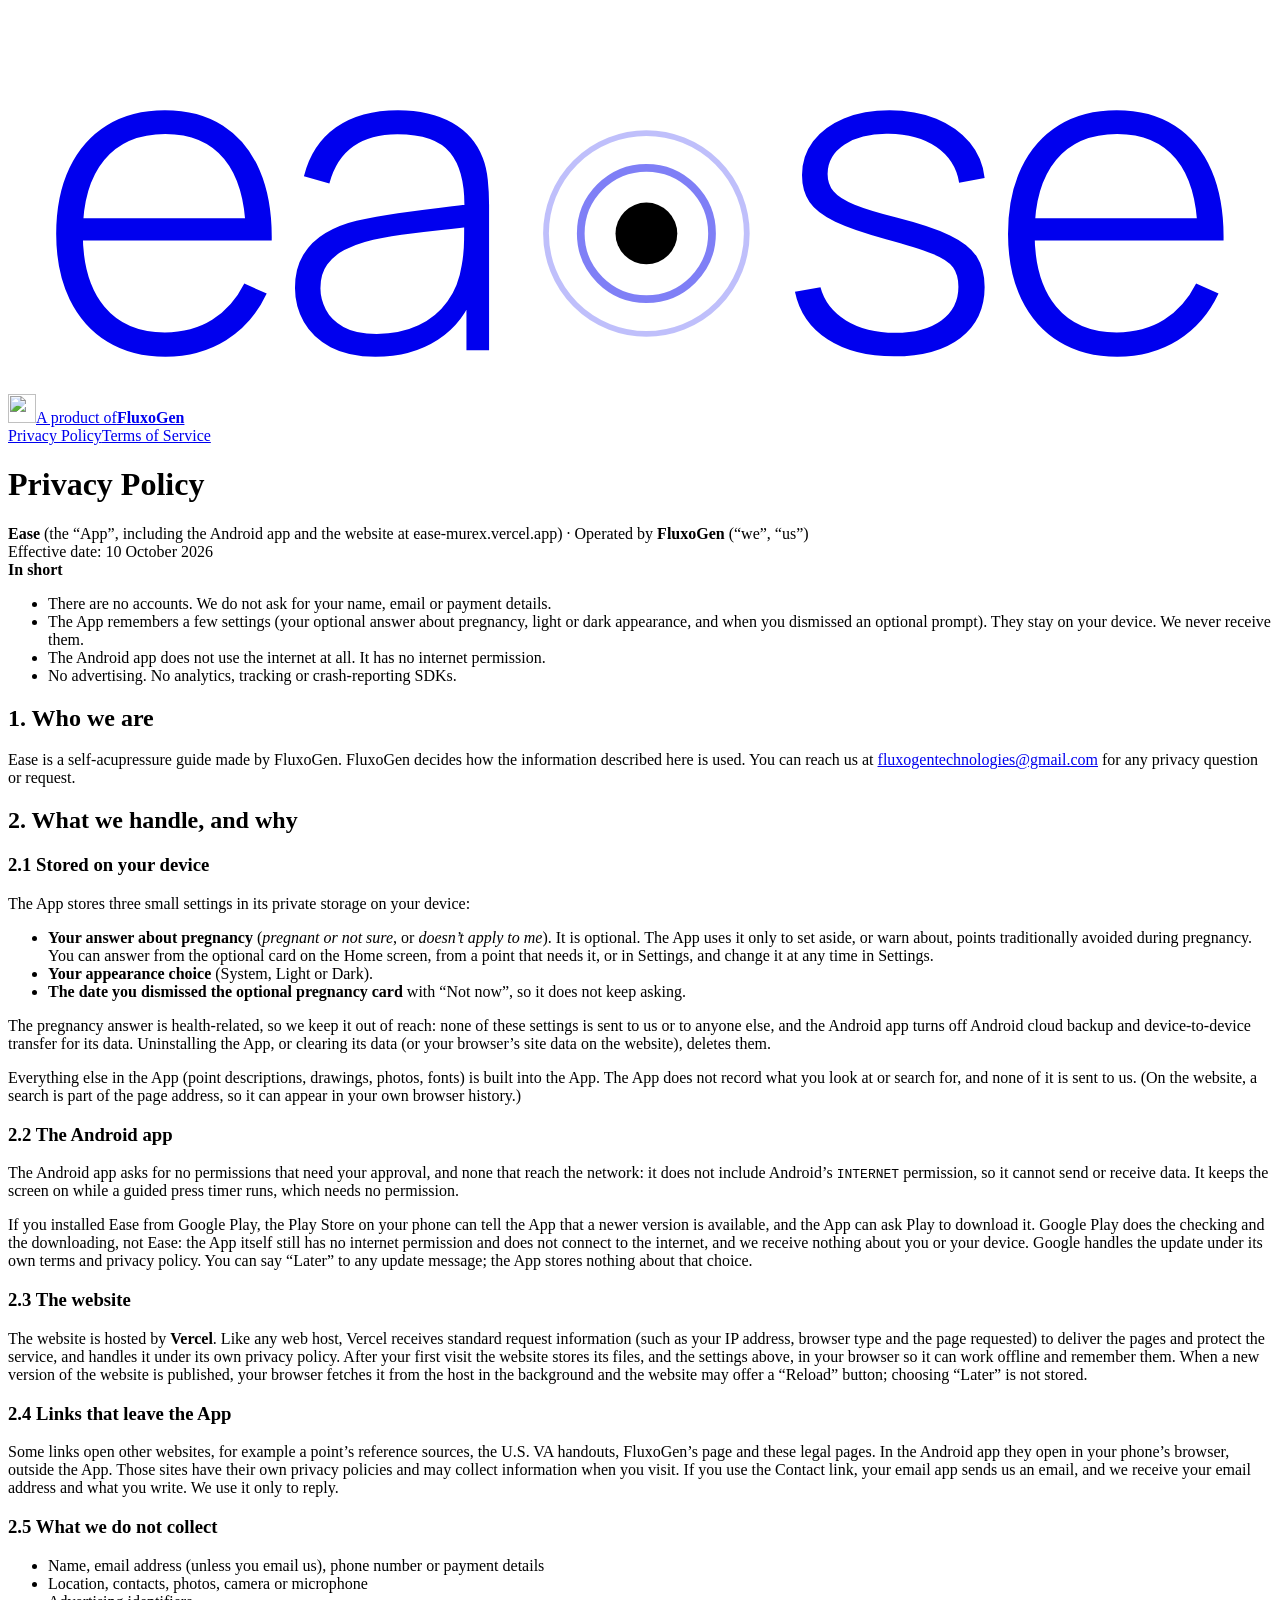
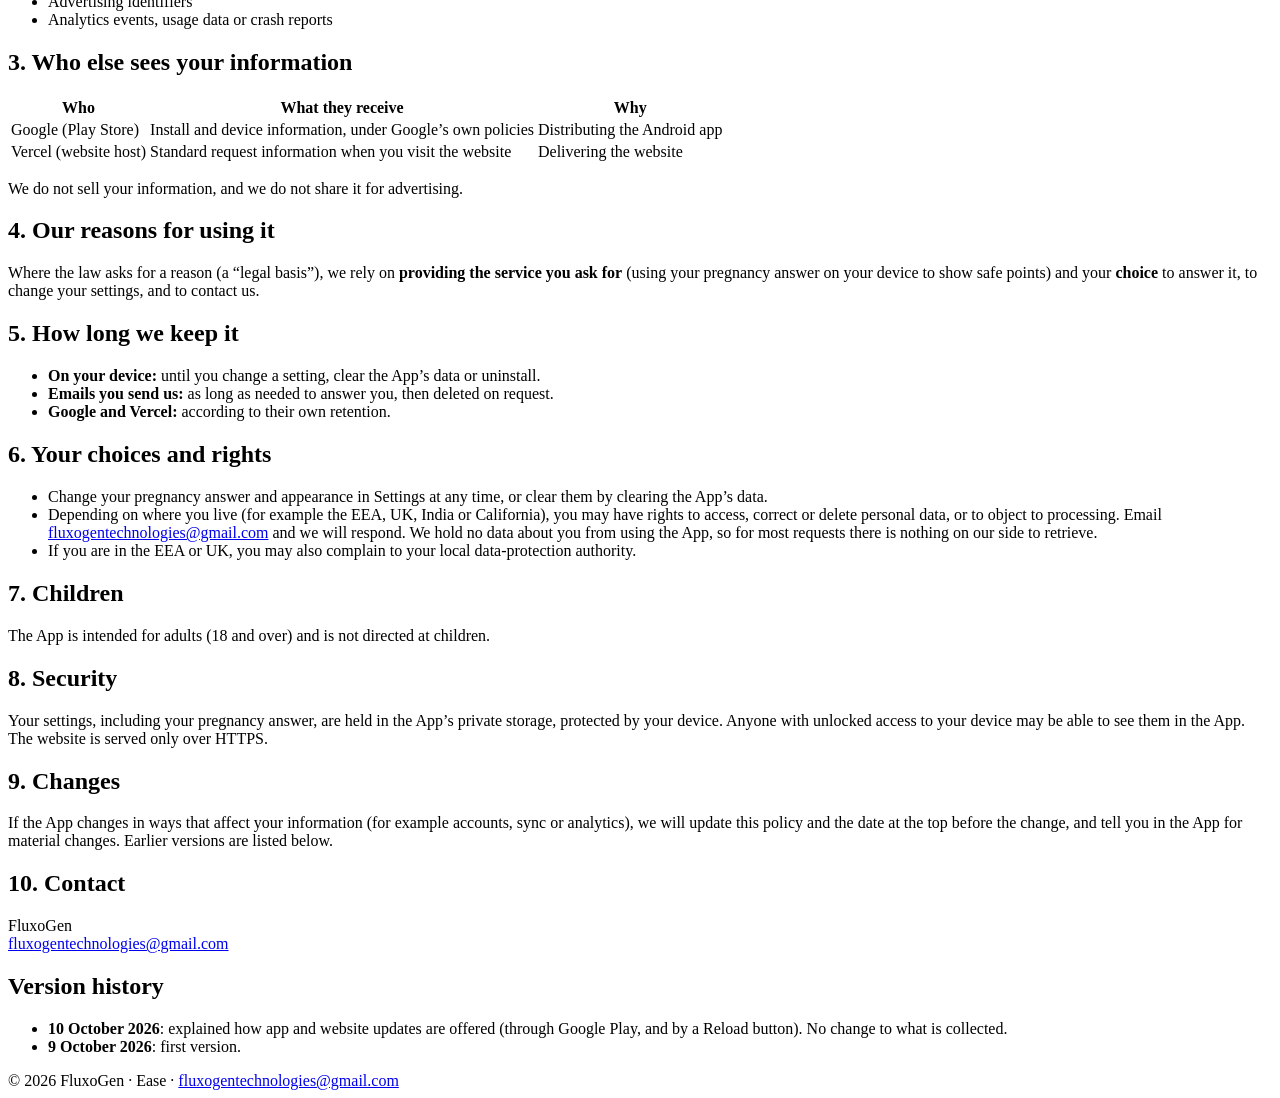
==== commit f80cc290: "Ease privacy: how app and website updates are offered - Android: Google Play checks for and download" ====
--- a/ease/privacy/index.html
+++ b/ease/privacy/index.html
@@ -20,7 +20,7 @@
 
 <h1>Privacy Policy</h1>
 <div class="meta"><strong>Ease</strong> (the “App”, including the Android app and the website at ease-murex.vercel.app) · Operated by <strong>FluxoGen</strong> (“we”, “us”)<br>
-Effective date: 9 October 2026</div>
+Effective date: 10 October 2026</div>
 
 <div class="box"><strong>In short</strong>
 <ul>
@@ -48,8 +48,10 @@
 <h3>2.2 The Android app</h3>
 <p>The Android app asks for no permissions that need your approval, and none that reach the network: it does not include Android’s <code>INTERNET</code> permission, so it cannot send or receive data. It keeps the screen on while a guided press timer runs, which needs no permission.</p>
 
+<p>If you installed Ease from Google Play, the Play Store on your phone can tell the App that a newer version is available, and the App can ask Play to download it. Google Play does the checking and the downloading, not Ease: the App itself still has no internet permission and does not connect to the internet, and we receive nothing about you or your device. Google handles the update under its own terms and privacy policy. You can say “Later” to any update message; the App stores nothing about that choice.</p>
+
 <h3>2.3 The website</h3>
-<p>The website is hosted by <strong>Vercel</strong>. Like any web host, Vercel receives standard request information (such as your IP address, browser type and the page requested) to deliver the pages and protect the service, and handles it under its own privacy policy. After your first visit the website stores its files, and the settings above, in your browser so it can work offline and remember them.</p>
+<p>The website is hosted by <strong>Vercel</strong>. Like any web host, Vercel receives standard request information (such as your IP address, browser type and the page requested) to deliver the pages and protect the service, and handles it under its own privacy policy. After your first visit the website stores its files, and the settings above, in your browser so it can work offline and remember them. When a new version of the website is published, your browser fetches it from the host in the background and the website may offer a “Reload” button; choosing “Later” is not stored.</p>
 
 <h3>2.4 Links that leave the App</h3>
 <p>Some links open other websites, for example a point’s reference sources, the U.S. VA handouts, FluxoGen’s page and these legal pages. In the Android app they open in your phone’s browser, outside the App. Those sites have their own privacy policies and may collect information when you visit. If you use the Contact link, your email app sends us an email, and we receive your email address and what you write. We use it only to reply.</p>
@@ -101,6 +103,7 @@
 
 <h2>Version history</h2>
 <ul>
+<li><strong>10 October 2026</strong>: explained how app and website updates are offered (through Google Play, and by a Reload button). No change to what is collected.</li>
 <li><strong>9 October 2026</strong>: first version.</li>
 </ul>
 
